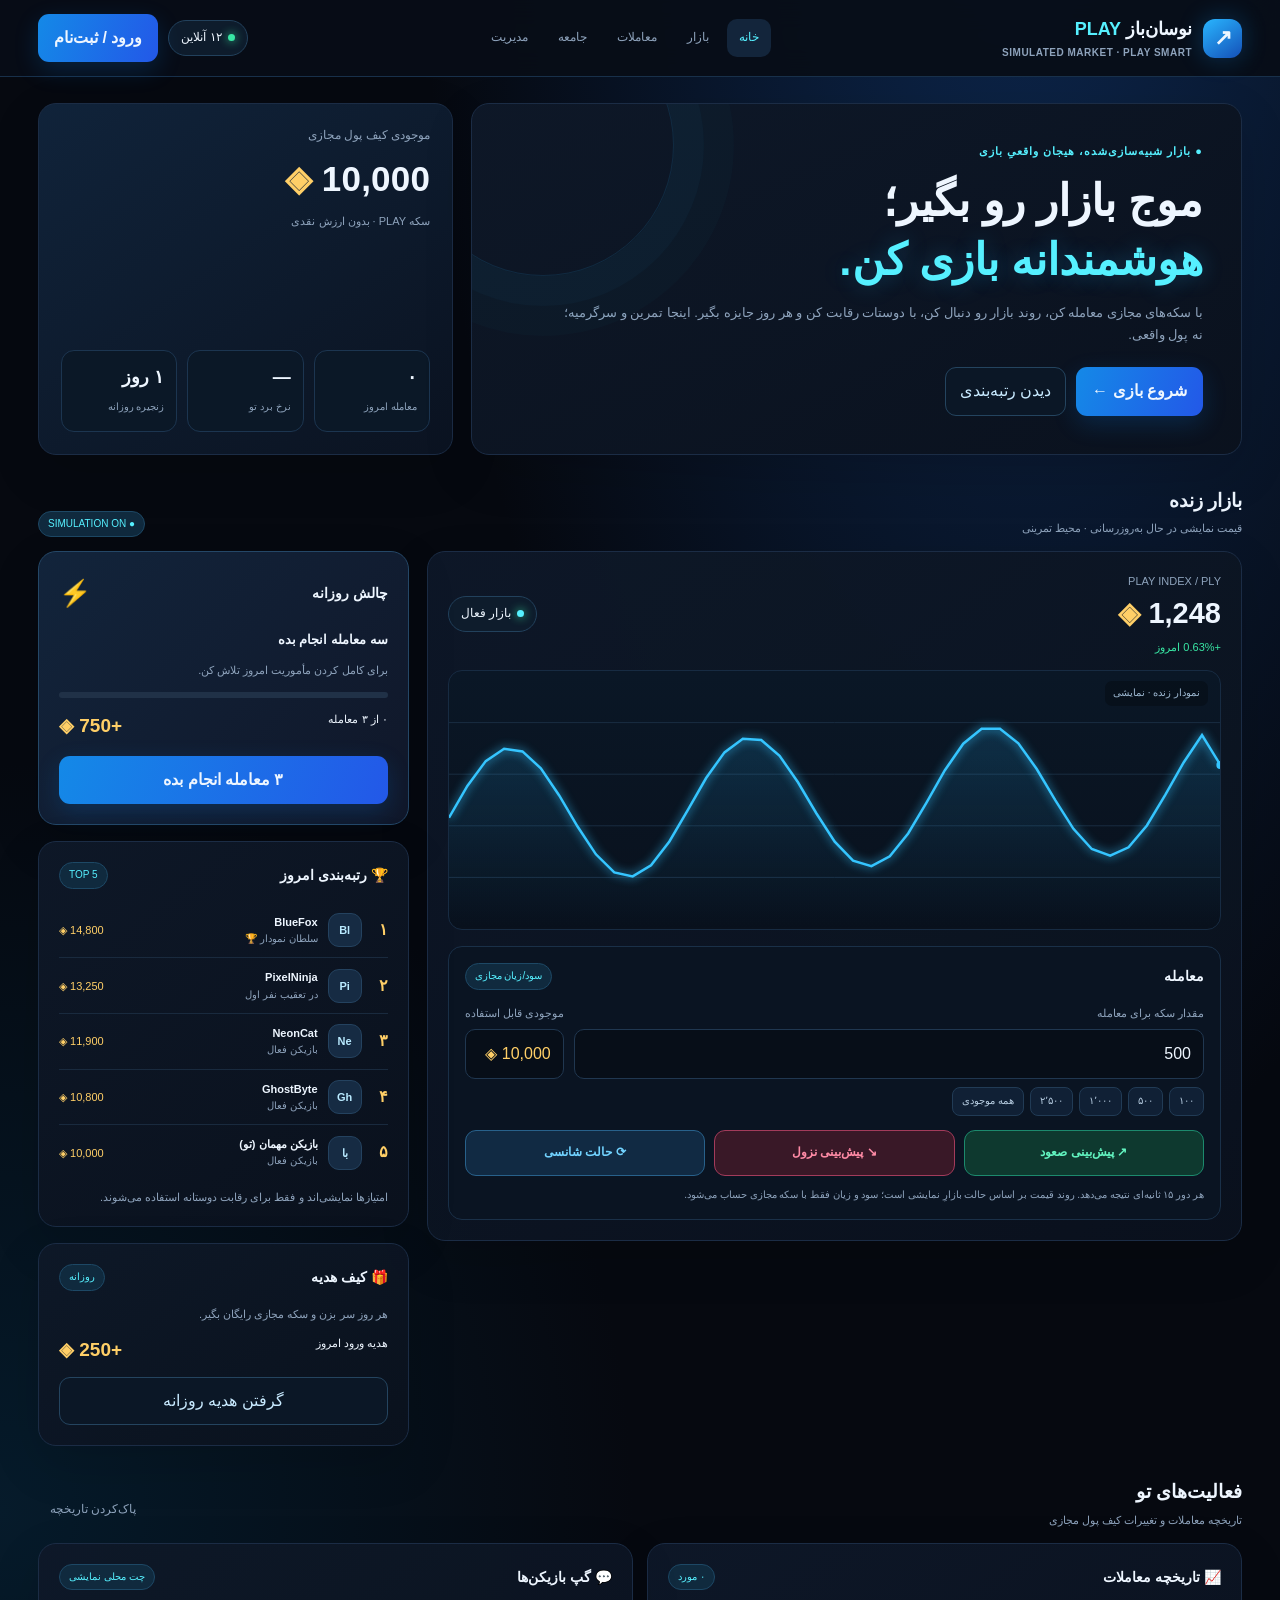
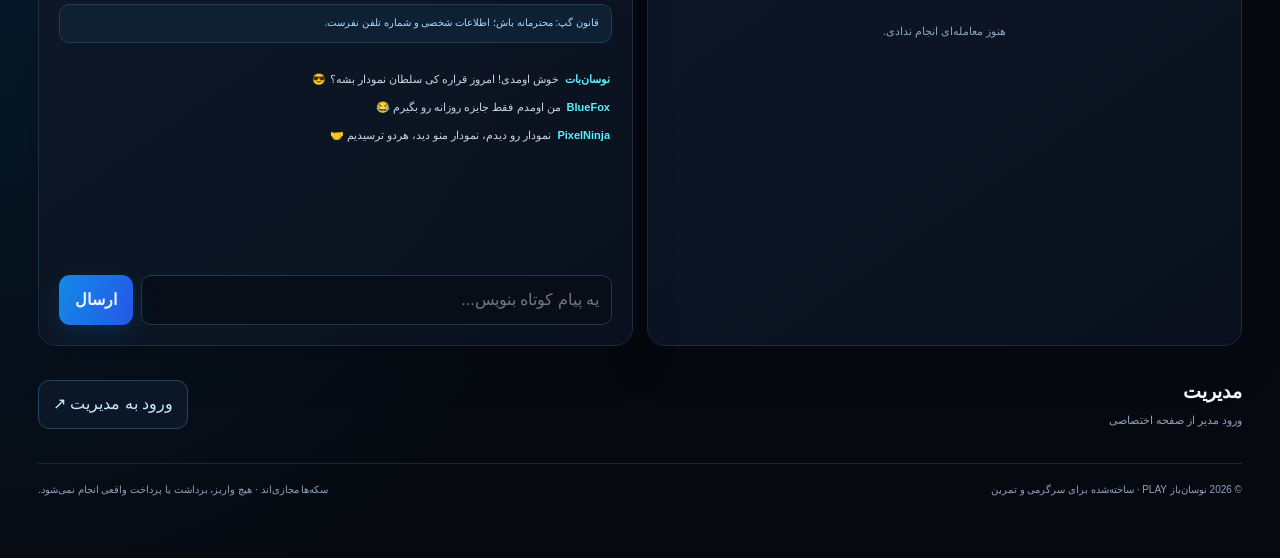
==== index.html @ ea30c9bf "Add files via upload" ====
<!doctype html>
<html lang="fa" dir="rtl">
<head>
<meta charset="utf-8"><meta name="viewport" content="width=device-width,initial-scale=1">
<title>نوسان‌باز PLAY | شبیه‌ساز بازار</title>
<link rel="stylesheet" href="style.css"></head>
<body><div class="app">
<header class="topbar"><div class="brand"><div class="brand-mark">↗</div><div>نوسان‌باز <span style="color:var(--cyan)">PLAY</span><small>SIMULATED MARKET · PLAY SMART</small></div></div><nav class="nav"><button class="active" data-scroll="home">خانه</button><button data-scroll="market">بازار</button><button data-scroll="history">معاملات</button><button data-scroll="community">جامعه</button><button data-scroll="admin">مدیریت</button></nav><div class="top-actions"><span class="pill"><span class="dot"></span><span id="onlineCount">۱۲</span> آنلاین</span><button class="primary" id="loginOpen">ورود / ثبت‌نام</button></div></header>
<main class="wrap">
<section class="hero section-anchor" id="home"><div class="hero-main"><div class="eyebrow">● بازار شبیه‌سازی‌شده، هیجان واقعیِ بازی</div><h1>موج بازار رو بگیر؛<br><span>هوشمندانه بازی کن.</span></h1><p class="sub">با سکه‌های مجازی معامله کن، روند بازار رو دنبال کن، با دوستات رقابت کن و هر روز جایزه بگیر. اینجا تمرین و سرگرمیه؛ نه پول واقعی.</p><div class="hero-cta"><button class="primary" data-scroll="market">شروع بازی <span>←</span></button><button class="outline" data-scroll="leaderboard">دیدن رتبه‌بندی</button></div></div><div class="hero-side"><div><div class="mini-title">موجودی کیف پول مجازی</div><div class="balance"><span id="balance">10,000</span> <span class="coin">◈</span></div><div class="tiny">سکه PLAY · بدون ارزش نقدی</div></div><div class="stats"><div class="stat"><b id="totalTrades">۰</b><span>معامله امروز</span></div><div class="stat"><b id="winRate">—</b><span>نرخ برد تو</span></div><div class="stat"><b id="dailyStreak">۱ روز</b><span>زنجیره روزانه</span></div></div></div></section>
<div class="section-head"><div><h2>بازار زنده</h2><p>قیمت نمایشی در حال به‌روزرسانی · محیط تمرینی</p></div><span class="tag">● SIMULATION ON</span></div>
<section class="layout section-anchor" id="market"><div class="card"><div class="market-top"><div><div class="market-symbol">PLAY INDEX / PLY</div><div class="price" id="marketPrice">1,248.60 <span class="coin">◈</span></div><div class="tiny" id="priceChange">+2.40% امروز</div></div><div class="pill"><span id="directionDot" class="dot"></span><span id="marketStatus">بازار فعال</span></div></div><div class="chart-wrap"><canvas id="chart" aria-label="نمودار قیمت شبیه‌سازی‌شده"></canvas><span class="chart-label">نمودار زنده · نمایشی</span></div><div class="trade-box"><div class="card-head"><h3>معامله</h3><span class="tag">سود/زیان مجازی</span></div><div class="amount-row"><div><label class="field-label" for="tradeAmount">مقدار سکه برای معامله</label><input class="input" id="tradeAmount" type="number" min="100" step="100" value="500" inputmode="numeric"></div><div><label class="field-label">موجودی قابل استفاده</label><div class="input" style="color:var(--gold)"><span id="available">10,000</span> ◈</div></div></div><div class="quick-amounts"><button data-amount="100">۱۰۰</button><button data-amount="500">۵۰۰</button><button data-amount="1000">۱٬۰۰۰</button><button data-amount="2500">۲٬۵۰۰</button><button data-amount="all">همه موجودی</button></div><div class="trade-actions"><button class="trade-btn buy" id="buyBtn">↗ پیش‌بینی صعود</button><button class="trade-btn sell" id="sellBtn">↘ پیش‌بینی نزول</button><button class="trade-btn random" id="randomBtn">⟳ حالت شانسی</button></div><div class="hint">هر دور ۱۵ ثانیه‌ای نتیجه می‌دهد. روند قیمت بر اساس حالت بازارِ نمایشی است؛ سود و زیان فقط با سکه مجازی حساب می‌شود.</div></div></div>
<aside class="side-stack"><div class="card challenge"><div class="card-head"><h3>چالش روزانه</h3><span class="challenge-icon">⚡</span></div><div style="font-size:13px;font-weight:800">سه معامله انجام بده</div><p class="tiny">برای کامل کردن مأموریت امروز تلاش کن.</p><div class="challenge-progress"><span id="challengeBar"></span></div><div class="challenge-row"><span id="challengeProgress">۰ از ۳ معامله</span><b class="coin-big">+750 ◈</b></div><button class="primary" id="claimChallenge" style="width:100%;margin-top:15px">دریافت جایزه</button></div>
<div class="card section-anchor" id="leaderboard"><div class="card-head"><h3>🏆 رتبه‌بندی امروز</h3><span class="tag">TOP 5</span></div><div id="leaderList"></div><div class="tiny" style="margin-top:8px">امتیازها نمایشی‌اند و فقط برای رقابت دوستانه استفاده می‌شوند.</div></div>
<div class="card"><div class="card-head"><h3>🎁 کیف هدیه</h3><span class="tag">روزانه</span></div><p class="tiny">هر روز سر بزن و سکه مجازی رایگان بگیر.</p><div class="challenge-row"><span>هدیه ورود امروز</span><b class="coin-big">+250 ◈</b></div><button class="outline" id="dailyGift" style="width:100%;margin-top:12px">گرفتن هدیه روزانه</button></div></aside></section>
<div class="section-head section-anchor" id="history"><div><h2>فعالیت‌های تو</h2><p>تاریخچه معاملات و تغییرات کیف پول مجازی</p></div><button class="ghost" id="clearHistory">پاک‌کردن تاریخچه</button></div>
<section class="history-grid"><div class="card"><div class="card-head"><h3>📈 تاریخچه معاملات</h3><span class="tag" id="historyCount">۰ مورد</span></div><div id="historyList"><div class="empty">هنوز معامله‌ای انجام ندادی.</div></div></div><div class="card section-anchor" id="community"><div class="card-head"><h3>💬 گپ بازیکن‌ها</h3><span class="tag">چت محلی نمایشی</span></div><div class="notice">قانون گپ: محترمانه باش؛ اطلاعات شخصی و شماره تلفن نفرست.</div><div class="chat-log" id="chatLog"><div class="chat-msg"><b>نوسان‌بات</b><p>خوش اومدی! امروز قراره کی سلطان نمودار بشه؟ 😎</p></div><div class="chat-msg"><b>BlueFox</b><p>من اومدم فقط جایزه روزانه رو بگیرم 😂</p></div><div class="chat-msg"><b>PixelNinja</b><p>نمودار رو دیدم، نمودار منو دید، هردو ترسیدیم 🤝</p></div></div><div class="chat-input"><input class="input" id="chatText" maxlength="180" placeholder="یه پیام کوتاه بنویس..."><button class="primary" id="sendChat">ارسال</button></div></div></section>
<div class="section-head"><div><h2>مدیریت</h2><p>ورود مدیر از صفحه اختصاصی</p></div><a class="outline" href="admin.html" style="text-decoration:none">ورود به مدیریت ↗</a></div>
<footer class="footer"><span>© 2026 نوسان‌باز PLAY · ساخته‌شده برای سرگرمی و تمرین</span><span>سکه‌ها مجازی‌اند · هیچ واریز، برداشت یا پرداخت واقعی انجام نمی‌شود.</span></footer>
</main></div><div class="toast-area" id="toastArea" aria-live="polite"></div>
<div class="modal-backdrop" id="authModal"><div class="modal"><h3 id="authTitle">به نوسان‌باز خوش اومدی 👋</h3><p>نام بازیکن خودت را وارد کن یا یک حساب محلی بساز.</p><label class="field-label" for="playerName">نام بازیکن</label><input class="input" id="playerName" maxlength="20" placeholder="مثلاً SadraPlay"><label class="field-label" for="playerPin">رمز عبور</label><input class="input" id="playerPin" type="password" maxlength="40" placeholder="برای ورود بعدی در همین مرورگر"><div class="modal-actions"><button class="primary" id="authSubmit" style="flex:1">ثبت‌نام / ورود</button><button class="outline" id="authClose">بستن</button></div><div class="tiny" style="margin-top:12px">اطلاعات حساب در همین مرورگر ذخیره می‌شود.</div></div></div>
<script src="app.js" defer></script></body></html>
---- style.css ----
:root{color-scheme:dark;--bg:#060910;--panel:#0d1422;--panel2:#101b2d;--line:#1b2c45;--blue:#29b6ff;--cyan:#56f0ff;--green:#38e6a4;--red:#ff5e7e;--text:#eef6ff;--muted:#8ea3bc;--gold:#ffcf67;--radius:18px}*{box-sizing:border-box}html{scroll-behavior:smooth}body{margin:0;background:var(--bg);color:var(--text);font-family:Tahoma,"Segoe UI",Arial,sans-serif;line-height:1.65;background-image:radial-gradient(ellipse at 80% -10%,#0d2850 0,transparent 42%),radial-gradient(ellipse at 0% 70%,#061b2b 0,transparent 35%)}button,input,select{font:inherit}button{cursor:pointer;border:0;color:inherit}button:focus-visible,input:focus-visible,select:focus-visible{outline:2px solid var(--cyan);outline-offset:2px}.app{min-height:100vh;width:100%;background:transparent}.topbar{position:sticky;top:0;z-index:10;display:flex;align-items:center;justify-content:space-between;gap:18px;padding:14px clamp(14px,3vw,38px);background:#080d17ed;border-bottom:1px solid #18304a;backdrop-filter:blur(14px)}.brand{display:flex;align-items:center;gap:11px;font-weight:900;font-size:18px;white-space:nowrap}.brand-mark{width:39px;height:39px;border-radius:12px;display:grid;place-items:center;background:linear-gradient(145deg,var(--blue),#1450b8);box-shadow:0 0 25px #149fff44;font-size:22px}.brand small{display:block;color:var(--muted);font-size:10px;font-weight:600;letter-spacing:.5px}.nav{display:flex;gap:6px;align-items:center;flex-wrap:wrap}.nav button,.ghost{background:transparent;color:var(--muted);padding:9px 12px;border-radius:10px;font-size:12px}.nav button:hover,.nav button.active{background:#13253b;color:var(--cyan)}.top-actions{display:flex;align-items:center;gap:10px}.pill{border:1px solid #22415c;background:#0e1c2c;border-radius:100px;padding:7px 12px;font-size:12px;white-space:nowrap}.dot{display:inline-block;width:7px;height:7px;border-radius:50%;background:var(--green);box-shadow:0 0 10px var(--green);margin-left:6px}.primary{background:linear-gradient(110deg,#1489e7,#2358e8);padding:11px 16px;border-radius:11px;font-weight:800;box-shadow:0 8px 25px #087be533}.primary:hover{filter:brightness(1.12)}.outline{background:#0b1726;border:1px solid #24445f;color:#c8eaff;padding:10px 14px;border-radius:11px}.danger{background:#321522;border:1px solid #6c263d;color:#ff9cb0;padding:10px 14px;border-radius:11px}.wrap{max-width:1440px;margin:auto;padding:26px clamp(14px,3vw,38px) 60px}.hero{display:grid;grid-template-columns:1.3fr .7fr;gap:18px;margin-bottom:20px}.hero-main,.hero-side,.card{background:linear-gradient(145deg,#0e1828f5,#0a111df5);border:1px solid var(--line);border-radius:var(--radius);box-shadow:0 18px 50px #0002}.hero-main{padding:clamp(22px,4vw,38px);position:relative;overflow:hidden}.hero-main:after{content:"";position:absolute;left:-60px;top:-90px;width:260px;height:260px;border:1px solid #29b6ff20;border-radius:50%;box-shadow:0 0 0 30px #29b6ff08,0 0 0 60px #29b6ff05;pointer-events:none}.eyebrow{font-size:11px;color:var(--cyan);letter-spacing:1px;font-weight:800}.hero h1{font-size:clamp(26px,4vw,44px);line-height:1.35;margin:10px 0 12px;max-width:720px}.hero h1 span{color:var(--cyan);text-shadow:0 0 22px #29b6ff45}.sub{color:var(--muted);max-width:650px;font-size:13px}.hero-cta{display:flex;gap:10px;flex-wrap:wrap;margin-top:22px}.hero-side{padding:22px;display:flex;flex-direction:column;justify-content:space-between;gap:24px;background:linear-gradient(145deg,#10233a,#0b1321)}.mini-title{font-size:12px;color:var(--muted)}.balance{font-size:clamp(25px,3vw,35px);font-weight:900;letter-spacing:.2px;margin:4px 0}.coin{color:var(--gold)}.tiny{font-size:11px;color:var(--muted)}.stats{display:grid;grid-template-columns:repeat(3,1fr);gap:10px}.stat{border:1px solid #1c3550;background:#0b1827;border-radius:13px;padding:12px}.stat b{display:block;font-size:18px}.stat span{font-size:10px;color:var(--muted)}.section-head{display:flex;align-items:end;justify-content:space-between;gap:12px;margin:30px 0 14px}.section-head h2{margin:0;font-size:19px}.section-head p{margin:3px 0 0;color:var(--muted);font-size:11px}.layout{display:grid;grid-template-columns:minmax(0,1.65fr) minmax(290px,.75fr);gap:18px;align-items:start}.card{padding:20px;min-width:0}.card-head{display:flex;justify-content:space-between;align-items:center;gap:10px;margin-bottom:14px}.card-head h3{font-size:14px;margin:0}.tag{font-size:10px;border-radius:100px;padding:4px 9px;background:#102a3e;color:var(--cyan);border:1px solid #1d4865}.market-top{display:flex;justify-content:space-between;align-items:center;gap:12px;flex-wrap:wrap}.price{font-size:29px;font-weight:900}.up{color:var(--green)}.down{color:var(--red)}.market-symbol{font-size:11px;color:var(--muted)}.chart-wrap{position:relative;margin-top:14px;height:260px;border:1px solid #172b42;border-radius:14px;overflow:hidden;background:linear-gradient(180deg,#0a1726,#09111d)}canvas{width:100%;height:100%;display:block}.chart-label{position:absolute;top:10px;right:12px;font-size:10px;color:#9db8d1;background:#07101acc;padding:4px 8px;border-radius:7px}.trade-box{margin-top:16px;padding:16px;border:1px solid #1a3048;border-radius:14px;background:#0a1422}.field-label{display:block;color:var(--muted);font-size:11px;margin-bottom:7px}.input{width:100%;background:#070e18;border:1px solid #203750;border-radius:10px;color:var(--text);padding:11px 12px;min-width:0}.amount-row{display:grid;grid-template-columns:1fr auto;gap:10px}.quick-amounts{display:flex;gap:6px;margin-top:8px;flex-wrap:wrap}.quick-amounts button{background:#102035;border:1px solid #213b55;color:#b7cde1;border-radius:8px;padding:5px 9px;font-size:10px}.trade-actions{display:grid;grid-template-columns:1fr 1fr 1fr;gap:9px;margin-top:14px}.trade-btn{padding:12px 8px;border-radius:11px;font-size:12px;font-weight:900}.buy{background:#0e392f;border:1px solid #1c8a6d;color:#62f4c0}.sell{background:#391827;border:1px solid #a33b5b;color:#ff8ba6}.random{background:#112a43;border:1px solid #28618b;color:#72d3ff}.hint{font-size:10px;color:var(--muted);margin-top:11px}.side-stack{display:grid;gap:16px}.challenge{background:linear-gradient(135deg,#12243b,#101729);border-color:#244767}.challenge-icon{font-size:26px}.challenge-progress{height:6px;border-radius:10px;background:#203147;overflow:hidden;margin:12px 0}.challenge-progress span{display:block;height:100%;width:65%;background:linear-gradient(90deg,var(--blue),var(--cyan));border-radius:10px}.challenge-row{display:flex;justify-content:space-between;gap:10px;font-size:11px}.leader-row,.history-row,.player-row{display:flex;align-items:center;gap:10px;padding:10px 0;border-bottom:1px solid #192a3e}.leader-row:last-child,.history-row:last-child,.player-row:last-child{border-bottom:0}.avatar{width:34px;height:34px;flex:0 0 34px;border-radius:11px;display:grid;place-items:center;background:#162b43;border:1px solid #24425f;font-weight:900;color:#b9eaff;font-size:11px}.grow{flex:1;min-width:0}.grow b{display:block;font-size:11px;overflow:hidden;text-overflow:ellipsis;white-space:nowrap}.grow span{display:block;color:var(--muted);font-size:10px}.right{text-align:left;font-size:11px;white-space:nowrap}.rank{font-weight:900;color:var(--gold);width:16px}.tabs{display:flex;gap:7px;flex-wrap:wrap;margin-bottom:12px}.tabs button{background:#0b1624;border:1px solid #1b3048;border-radius:9px;padding:8px 12px;font-size:11px;color:var(--muted)}.tabs button.active{background:#12334d;color:var(--cyan);border-color:#24628a}.history-grid{display:grid;grid-template-columns:1fr 1fr;gap:14px}.chat-log{height:210px;overflow:auto;padding:5px 2px}.chat-msg{margin:10px 0;font-size:11px}.chat-msg b{color:var(--cyan);margin-left:6px}.chat-msg p{display:inline;margin:0;color:#c7d6e6}.chat-input{display:flex;gap:8px;margin-top:10px}.chat-input input{flex:1;min-width:0}.notice{padding:10px 12px;border-radius:10px;background:#0e2032;border:1px solid #1f3c58;color:#a9d9ff;font-size:10px;margin-bottom:12px}.admin-grid{display:grid;grid-template-columns:1fr 1fr;gap:14px}.admin-control{background:#0a1422;border:1px solid #1b3048;border-radius:13px;padding:14px}.admin-control h4{font-size:12px;margin:0 0 12px}.direction-options{display:grid;grid-template-columns:repeat(3,1fr);gap:7px}.direction-options button{padding:10px 5px;border-radius:9px;background:#111f30;border:1px solid #263a50;font-size:11px}.direction-options button.active{border-color:var(--cyan);color:var(--cyan);background:#0d2b40}.admin-actions{display:flex;gap:8px;flex-wrap:wrap;margin-top:12px}.table-wrap{overflow:auto}table{width:100%;border-collapse:collapse;min-width:480px;font-size:11px}th,td{text-align:right;padding:12px 9px;border-bottom:1px solid #1a2b3f}th{color:var(--muted);font-weight:600}.online{color:var(--green)}.footer{margin-top:34px;padding-top:18px;border-top:1px solid #18283a;color:var(--muted);font-size:10px;display:flex;justify-content:space-between;gap:12px;flex-wrap:wrap}.toast-area{position:fixed;left:16px;bottom:16px;z-index:40;display:grid;gap:9px;width:min(350px,calc(100vw - 32px))}.toast{background:#101e30;border:1px solid #2c5678;box-shadow:0 12px 40px #0008;border-radius:13px;padding:13px 15px;font-size:12px;animation:slide .2s ease}.toast b{display:block;color:var(--cyan);margin-bottom:3px}.toast.success{border-color:#258568}.toast.warn{border-color:#a94b66}@keyframes slide{from{opacity:0;transform:translateY(8px)}to{opacity:1;transform:none}}.modal-backdrop{position:fixed;inset:0;background:#02050bd9;display:none;align-items:center;justify-content:center;z-index:30;padding:18px}.modal-backdrop.show{display:flex}.modal{width:min(440px,100%);background:#0c1727;border:1px solid #24435e;border-radius:18px;padding:24px;box-shadow:0 25px 100px #000b}.modal h3{margin:0 0 5px}.modal p{color:var(--muted);font-size:12px;margin:0 0 18px}.modal .input{margin-bottom:11px}.modal-actions{display:flex;gap:8px;margin-top:10px}.hidden{display:none!important}.section-anchor{scroll-margin-top:90px}.muted{color:var(--muted)}.coin-big{font-size:19px;color:var(--gold);font-weight:900}.empty{font-size:11px;color:var(--muted);padding:18px 0;text-align:center}
@media(max-width:950px){.hero{grid-template-columns:1fr}.hero-side{gap:15px}.layout{grid-template-columns:1fr}.side-stack{grid-template-columns:repeat(2,minmax(0,1fr))}.side-stack .card:last-child{grid-column:span 2}.nav{display:none}.history-grid{grid-template-columns:1fr 1fr}}
@media(max-width:600px){.topbar{padding:10px 12px}.brand{font-size:14px}.brand-mark{width:34px;height:34px}.top-actions .pill{display:none}.wrap{padding:16px 12px 36px}.hero-main{padding:22px 18px}.hero-side{padding:17px}.stats{gap:7px}.stat{padding:10px}.stat b{font-size:15px}.card{padding:15px}.chart-wrap{height:220px}.trade-actions{grid-template-columns:1fr 1fr}.trade-actions .random{grid-column:span 2}.side-stack{grid-template-columns:1fr}.side-stack .card:last-child{grid-column:auto}.history-grid,.admin-grid{grid-template-columns:1fr}.section-head{margin-top:24px}.price{font-size:24px}.amount-row{grid-template-columns:1fr}.top-actions .primary{padding:9px 11px;font-size:11px}}
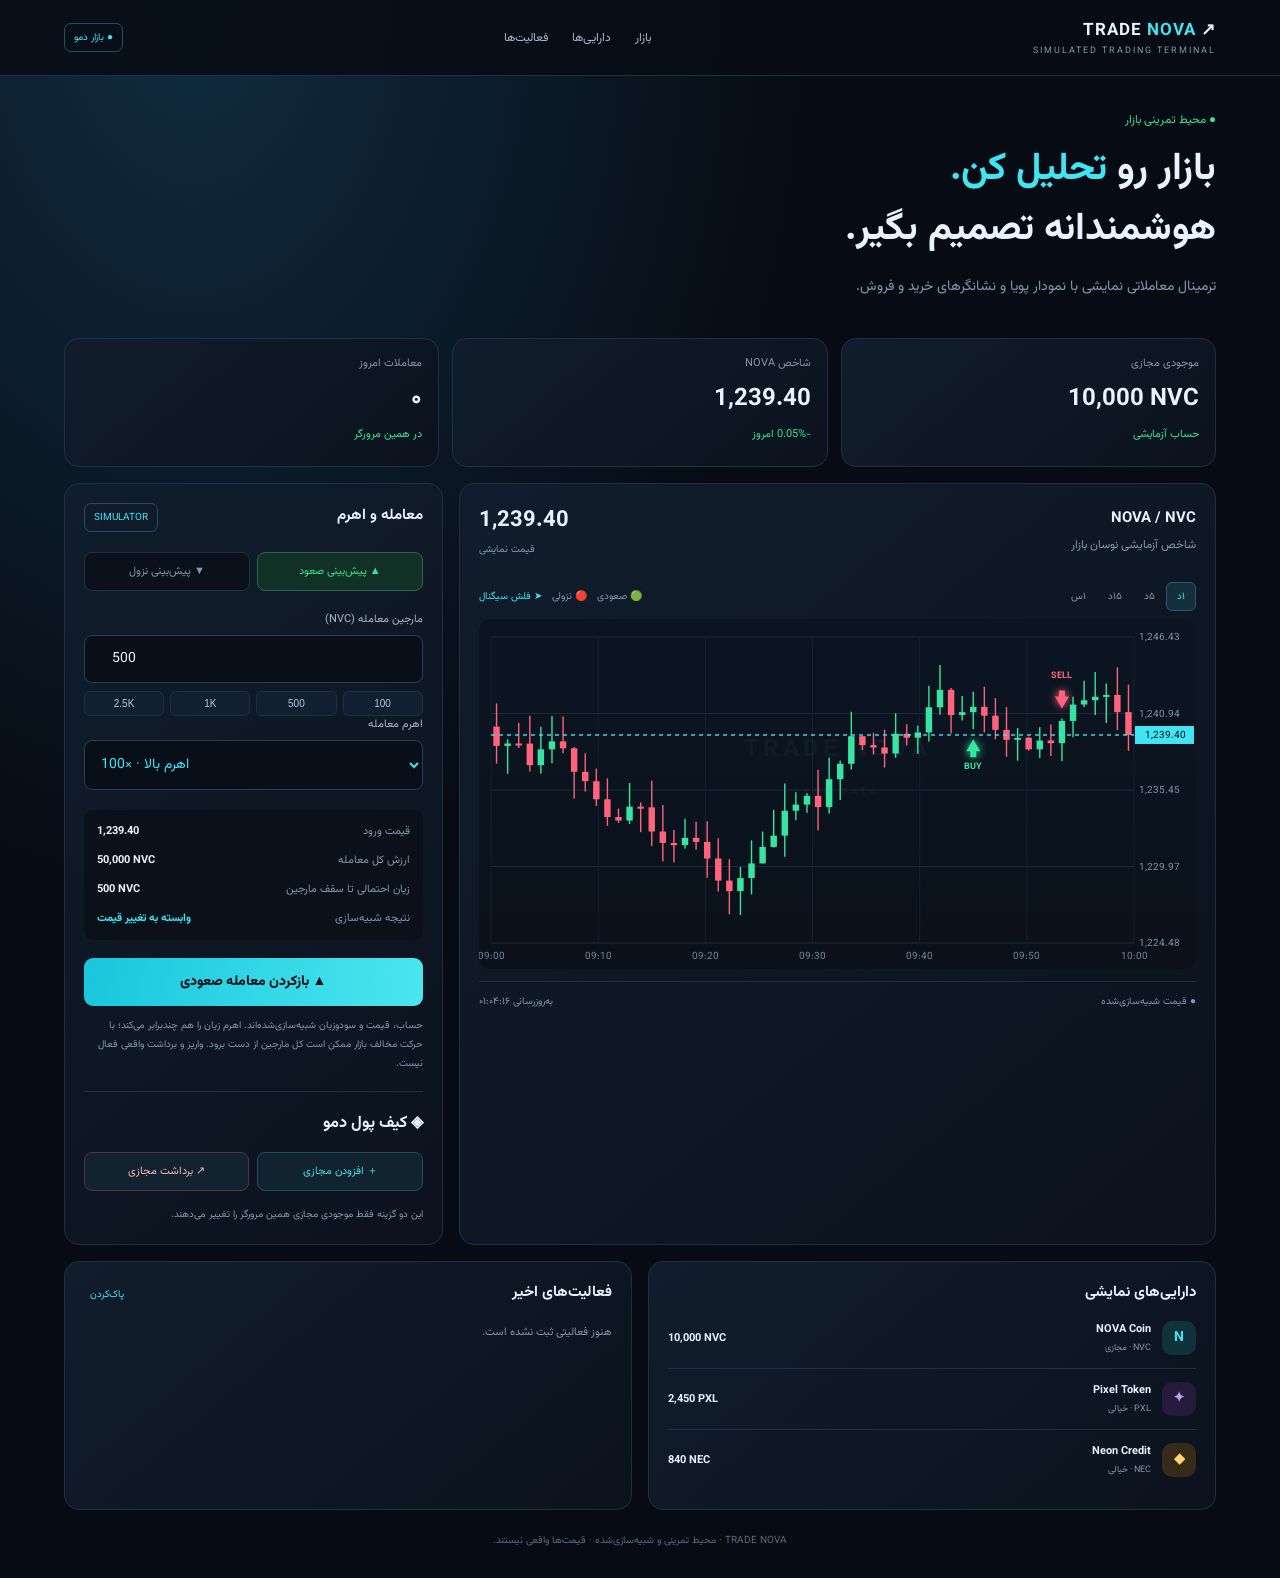
==== commit 23b528da: "Add files via upload" ====
--- a/index.html
+++ b/index.html
@@ -1,22 +1,8 @@
-<!doctype html>
-<html lang="fa" dir="rtl">
-<head>
-<meta charset="utf-8"><meta name="viewport" content="width=device-width,initial-scale=1">
-<title>نوسان‌باز PLAY | شبیه‌ساز بازار</title>
-<link rel="stylesheet" href="style.css"></head>
-<body><div class="app">
-<header class="topbar"><div class="brand"><div class="brand-mark">↗</div><div>نوسان‌باز <span style="color:var(--cyan)">PLAY</span><small>SIMULATED MARKET · PLAY SMART</small></div></div><nav class="nav"><button class="active" data-scroll="home">خانه</button><button data-scroll="market">بازار</button><button data-scroll="history">معاملات</button><button data-scroll="community">جامعه</button><button data-scroll="admin">مدیریت</button></nav><div class="top-actions"><span class="pill"><span class="dot"></span><span id="onlineCount">۱۲</span> آنلاین</span><button class="primary" id="loginOpen">ورود / ثبت‌نام</button></div></header>
-<main class="wrap">
-<section class="hero section-anchor" id="home"><div class="hero-main"><div class="eyebrow">● بازار شبیه‌سازی‌شده، هیجان واقعیِ بازی</div><h1>موج بازار رو بگیر؛<br><span>هوشمندانه بازی کن.</span></h1><p class="sub">با سکه‌های مجازی معامله کن، روند بازار رو دنبال کن، با دوستات رقابت کن و هر روز جایزه بگیر. اینجا تمرین و سرگرمیه؛ نه پول واقعی.</p><div class="hero-cta"><button class="primary" data-scroll="market">شروع بازی <span>←</span></button><button class="outline" data-scroll="leaderboard">دیدن رتبه‌بندی</button></div></div><div class="hero-side"><div><div class="mini-title">موجودی کیف پول مجازی</div><div class="balance"><span id="balance">10,000</span> <span class="coin">◈</span></div><div class="tiny">سکه PLAY · بدون ارزش نقدی</div></div><div class="stats"><div class="stat"><b id="totalTrades">۰</b><span>معامله امروز</span></div><div class="stat"><b id="winRate">—</b><span>نرخ برد تو</span></div><div class="stat"><b id="dailyStreak">۱ روز</b><span>زنجیره روزانه</span></div></div></div></section>
-<div class="section-head"><div><h2>بازار زنده</h2><p>قیمت نمایشی در حال به‌روزرسانی · محیط تمرینی</p></div><span class="tag">● SIMULATION ON</span></div>
-<section class="layout section-anchor" id="market"><div class="card"><div class="market-top"><div><div class="market-symbol">PLAY INDEX / PLY</div><div class="price" id="marketPrice">1,248.60 <span class="coin">◈</span></div><div class="tiny" id="priceChange">+2.40% امروز</div></div><div class="pill"><span id="directionDot" class="dot"></span><span id="marketStatus">بازار فعال</span></div></div><div class="chart-wrap"><canvas id="chart" aria-label="نمودار قیمت شبیه‌سازی‌شده"></canvas><span class="chart-label">نمودار زنده · نمایشی</span></div><div class="trade-box"><div class="card-head"><h3>معامله</h3><span class="tag">سود/زیان مجازی</span></div><div class="amount-row"><div><label class="field-label" for="tradeAmount">مقدار سکه برای معامله</label><input class="input" id="tradeAmount" type="number" min="100" step="100" value="500" inputmode="numeric"></div><div><label class="field-label">موجودی قابل استفاده</label><div class="input" style="color:var(--gold)"><span id="available">10,000</span> ◈</div></div></div><div class="quick-amounts"><button data-amount="100">۱۰۰</button><button data-amount="500">۵۰۰</button><button data-amount="1000">۱٬۰۰۰</button><button data-amount="2500">۲٬۵۰۰</button><button data-amount="all">همه موجودی</button></div><div class="trade-actions"><button class="trade-btn buy" id="buyBtn">↗ پیش‌بینی صعود</button><button class="trade-btn sell" id="sellBtn">↘ پیش‌بینی نزول</button><button class="trade-btn random" id="randomBtn">⟳ حالت شانسی</button></div><div class="hint">هر دور ۱۵ ثانیه‌ای نتیجه می‌دهد. روند قیمت بر اساس حالت بازارِ نمایشی است؛ سود و زیان فقط با سکه مجازی حساب می‌شود.</div></div></div>
-<aside class="side-stack"><div class="card challenge"><div class="card-head"><h3>چالش روزانه</h3><span class="challenge-icon">⚡</span></div><div style="font-size:13px;font-weight:800">سه معامله انجام بده</div><p class="tiny">برای کامل کردن مأموریت امروز تلاش کن.</p><div class="challenge-progress"><span id="challengeBar"></span></div><div class="challenge-row"><span id="challengeProgress">۰ از ۳ معامله</span><b class="coin-big">+750 ◈</b></div><button class="primary" id="claimChallenge" style="width:100%;margin-top:15px">دریافت جایزه</button></div>
-<div class="card section-anchor" id="leaderboard"><div class="card-head"><h3>🏆 رتبه‌بندی امروز</h3><span class="tag">TOP 5</span></div><div id="leaderList"></div><div class="tiny" style="margin-top:8px">امتیازها نمایشی‌اند و فقط برای رقابت دوستانه استفاده می‌شوند.</div></div>
-<div class="card"><div class="card-head"><h3>🎁 کیف هدیه</h3><span class="tag">روزانه</span></div><p class="tiny">هر روز سر بزن و سکه مجازی رایگان بگیر.</p><div class="challenge-row"><span>هدیه ورود امروز</span><b class="coin-big">+250 ◈</b></div><button class="outline" id="dailyGift" style="width:100%;margin-top:12px">گرفتن هدیه روزانه</button></div></aside></section>
-<div class="section-head section-anchor" id="history"><div><h2>فعالیت‌های تو</h2><p>تاریخچه معاملات و تغییرات کیف پول مجازی</p></div><button class="ghost" id="clearHistory">پاک‌کردن تاریخچه</button></div>
-<section class="history-grid"><div class="card"><div class="card-head"><h3>📈 تاریخچه معاملات</h3><span class="tag" id="historyCount">۰ مورد</span></div><div id="historyList"><div class="empty">هنوز معامله‌ای انجام ندادی.</div></div></div><div class="card section-anchor" id="community"><div class="card-head"><h3>💬 گپ بازیکن‌ها</h3><span class="tag">چت محلی نمایشی</span></div><div class="notice">قانون گپ: محترمانه باش؛ اطلاعات شخصی و شماره تلفن نفرست.</div><div class="chat-log" id="chatLog"><div class="chat-msg"><b>نوسان‌بات</b><p>خوش اومدی! امروز قراره کی سلطان نمودار بشه؟ 😎</p></div><div class="chat-msg"><b>BlueFox</b><p>من اومدم فقط جایزه روزانه رو بگیرم 😂</p></div><div class="chat-msg"><b>PixelNinja</b><p>نمودار رو دیدم، نمودار منو دید، هردو ترسیدیم 🤝</p></div></div><div class="chat-input"><input class="input" id="chatText" maxlength="180" placeholder="یه پیام کوتاه بنویس..."><button class="primary" id="sendChat">ارسال</button></div></div></section>
-<div class="section-head"><div><h2>مدیریت</h2><p>ورود مدیر از صفحه اختصاصی</p></div><a class="outline" href="admin.html" style="text-decoration:none">ورود به مدیریت ↗</a></div>
-<footer class="footer"><span>© 2026 نوسان‌باز PLAY · ساخته‌شده برای سرگرمی و تمرین</span><span>سکه‌ها مجازی‌اند · هیچ واریز، برداشت یا پرداخت واقعی انجام نمی‌شود.</span></footer>
-</main></div><div class="toast-area" id="toastArea" aria-live="polite"></div>
-<div class="modal-backdrop" id="authModal"><div class="modal"><h3 id="authTitle">به نوسان‌باز خوش اومدی 👋</h3><p>نام بازیکن خودت را وارد کن یا یک حساب محلی بساز.</p><label class="field-label" for="playerName">نام بازیکن</label><input class="input" id="playerName" maxlength="20" placeholder="مثلاً SadraPlay"><label class="field-label" for="playerPin">رمز عبور</label><input class="input" id="playerPin" type="password" maxlength="40" placeholder="برای ورود بعدی در همین مرورگر"><div class="modal-actions"><button class="primary" id="authSubmit" style="flex:1">ثبت‌نام / ورود</button><button class="outline" id="authClose">بستن</button></div><div class="tiny" style="margin-top:12px">اطلاعات حساب در همین مرورگر ذخیره می‌شود.</div></div></div>
-<script src="app.js" defer></script></body></html>
+<!doctype html><html lang="fa" dir="rtl"><head><meta charset="utf-8"><meta name="viewport" content="width=device-width,initial-scale=1"><title>TRADE NOVA | Trading Terminal</title><link rel="stylesheet" href="style.css"></head><body>
+<header><div class="brand"><b>↗ TRADE <i>NOVA</i></b><small>SIMULATED TRADING TERMINAL</small></div><nav><a href="#market">بازار</a><a href="#wallet">دارایی‌ها</a><a href="#activity">فعالیت‌ها</a></nav><span class="pill">● بازار دمو</span></header>
+<main><section class="hero"><small>● محیط تمرینی بازار</small><h1>بازار رو <em>تحلیل کن.</em><br>هوشمندانه تصمیم بگیر.</h1><p>ترمینال معاملاتی نمایشی با نمودار پویا و نشانگرهای خرید و فروش.</p></section>
+<section class="stats"><article><small>موجودی مجازی</small><b id="balance">10,000 NVC</b><label>حساب آزمایشی</label></article><article><small>شاخص NOVA</small><b id="statPrice">1,248.60</b><label id="change">+2.34% امروز</label></article><article><small>معاملات امروز</small><b id="trades">۰</b><label>در همین مرورگر</label></article></section>
+<div class="columns" id="market"><section class="panel chartpanel"><div class="heading"><div><h2>NOVA / NVC</h2><small>شاخص آزمایشی نوسان بازار</small></div><div class="price"><b id="price">1,248.60</b><small>قیمت نمایشی</small></div></div><div class="tools"><div><button class="tf active" data-range="1">۱د</button><button class="tf" data-range="5">۵د</button><button class="tf" data-range="15">۱۵د</button><button class="tf" data-range="60">۱س</button></div><span>🟢 صعودی　🔴 نزولی　<span class="cyan">➤ فلش سیگنال</span></span></div><div class="canvasbox"><canvas id="chart"></canvas><div class="watermark">TRADE NOVA<br><small>DEMO DATA</small></div></div><div class="foot"><span>● قیمت شبیه‌سازی‌شده</span><span id="updated">در حال به‌روزرسانی</span></div></section>
+<aside class="panel"><div class="heading"><h2>معامله و اهرم</h2><span class="pill">SIMULATOR</span></div><div class="switch"><button id="buy" class="selected">▲ پیش‌بینی صعود</button><button id="sell">▼ پیش‌بینی نزول</button></div><label for="amount">مارجین معامله (NVC)</label><input id="amount" type="number" min="10" value="500" step="10"><div class="quick"><button data-amount="100">100</button><button data-amount="500">500</button><button data-amount="1000">1K</button><button data-amount="2500">2.5K</button></div><label for="leverage">اهرم معامله</label><select id="leverage" class="leverage"><option value="1">1× · بدون اهرم</option><option value="5">5×</option><option value="10">10×</option><option value="25">25×</option><option value="50">50×</option><option value="100" selected>100× · اهرم بالا</option></select><div class="summary"><span>قیمت ورود</span><b id="summaryPrice">1,248.60</b><span>ارزش کل معامله</span><b id="exposure">50,000 NVC</b><span>زیان احتمالی تا سقف مارجین</span><b id="risk">500 NVC</b><span>نتیجه شبیه‌سازی</span><b id="pnlPreview">—</b></div><button id="trade" class="action">▲ بازکردن معامله صعودی</button><p class="note">حساب، قیمت و سودوزیان شبیه‌سازی‌شده‌اند. اهرم زیان را هم چندبرابر می‌کند؛ با حرکت مخالف بازار ممکن است کل مارجین از دست برود. واریز و برداشت واقعی فعال نیست.</p><hr><div id="wallet"><h3>◈ کیف پول دمو</h3><div class="walletbuttons"><button id="deposit">＋ افزودن مجازی</button><button id="withdraw">↗ برداشت مجازی</button></div><small class="note">این دو گزینه فقط موجودی مجازی همین مرورگر را تغییر می‌دهند.</small></div></aside></div>
+<div class="bottom"><section class="panel"><h2>دارایی‌های نمایشی</h2><div class="asset"><b class="coin">N</b><span><b>NOVA Coin</b><small>NVC · مجازی</small></span><strong id="holding">10,000 NVC</strong></div><div class="asset"><b class="coin purple">✦</b><span><b>Pixel Token</b><small>PXL · خیالی</small></span><strong>2,450 PXL</strong></div><div class="asset"><b class="coin gold">◆</b><span><b>Neon Credit</b><small>NEC · خیالی</small></span><strong>840 NEC</strong></div></section><section class="panel" id="activity"><div class="heading"><h2>فعالیت‌های اخیر</h2><button id="clear" class="link">پاک‌کردن</button></div><div id="log" class="log">هنوز فعالیتی ثبت نشده است.</div></section></div><footer>TRADE NOVA · محیط تمرینی و شبیه‌سازی‌شده · قیمت‌ها واقعی نیستند.</footer></main><div id="toast"></div>
+<script src="app.js"></script></body></html>
--- a/style.css
+++ b/style.css
@@ -1,5 +1,2 @@
-
-:root{color-scheme:dark;--bg:#060910;--panel:#0d1422;--panel2:#101b2d;--line:#1b2c45;--blue:#29b6ff;--cyan:#56f0ff;--green:#38e6a4;--red:#ff5e7e;--text:#eef6ff;--muted:#8ea3bc;--gold:#ffcf67;--radius:18px}*{box-sizing:border-box}html{scroll-behavior:smooth}body{margin:0;background:var(--bg);color:var(--text);font-family:Tahoma,"Segoe UI",Arial,sans-serif;line-height:1.65;background-image:radial-gradient(ellipse at 80% -10%,#0d2850 0,transparent 42%),radial-gradient(ellipse at 0% 70%,#061b2b 0,transparent 35%)}button,input,select{font:inherit}button{cursor:pointer;border:0;color:inherit}button:focus-visible,input:focus-visible,select:focus-visible{outline:2px solid var(--cyan);outline-offset:2px}.app{min-height:100vh;width:100%;background:transparent}.topbar{position:sticky;top:0;z-index:10;display:flex;align-items:center;justify-content:space-between;gap:18px;padding:14px clamp(14px,3vw,38px);background:#080d17ed;border-bottom:1px solid #18304a;backdrop-filter:blur(14px)}.brand{display:flex;align-items:center;gap:11px;font-weight:900;font-size:18px;white-space:nowrap}.brand-mark{width:39px;height:39px;border-radius:12px;display:grid;place-items:center;background:linear-gradient(145deg,var(--blue),#1450b8);box-shadow:0 0 25px #149fff44;font-size:22px}.brand small{display:block;color:var(--muted);font-size:10px;font-weight:600;letter-spacing:.5px}.nav{display:flex;gap:6px;align-items:center;flex-wrap:wrap}.nav button,.ghost{background:transparent;color:var(--muted);padding:9px 12px;border-radius:10px;font-size:12px}.nav button:hover,.nav button.active{background:#13253b;color:var(--cyan)}.top-actions{display:flex;align-items:center;gap:10px}.pill{border:1px solid #22415c;background:#0e1c2c;border-radius:100px;padding:7px 12px;font-size:12px;white-space:nowrap}.dot{display:inline-block;width:7px;height:7px;border-radius:50%;background:var(--green);box-shadow:0 0 10px var(--green);margin-left:6px}.primary{background:linear-gradient(110deg,#1489e7,#2358e8);padding:11px 16px;border-radius:11px;font-weight:800;box-shadow:0 8px 25px #087be533}.primary:hover{filter:brightness(1.12)}.outline{background:#0b1726;border:1px solid #24445f;color:#c8eaff;padding:10px 14px;border-radius:11px}.danger{background:#321522;border:1px solid #6c263d;color:#ff9cb0;padding:10px 14px;border-radius:11px}.wrap{max-width:1440px;margin:auto;padding:26px clamp(14px,3vw,38px) 60px}.hero{display:grid;grid-template-columns:1.3fr .7fr;gap:18px;margin-bottom:20px}.hero-main,.hero-side,.card{background:linear-gradient(145deg,#0e1828f5,#0a111df5);border:1px solid var(--line);border-radius:var(--radius);box-shadow:0 18px 50px #0002}.hero-main{padding:clamp(22px,4vw,38px);position:relative;overflow:hidden}.hero-main:after{content:"";position:absolute;left:-60px;top:-90px;width:260px;height:260px;border:1px solid #29b6ff20;border-radius:50%;box-shadow:0 0 0 30px #29b6ff08,0 0 0 60px #29b6ff05;pointer-events:none}.eyebrow{font-size:11px;color:var(--cyan);letter-spacing:1px;font-weight:800}.hero h1{font-size:clamp(26px,4vw,44px);line-height:1.35;margin:10px 0 12px;max-width:720px}.hero h1 span{color:var(--cyan);text-shadow:0 0 22px #29b6ff45}.sub{color:var(--muted);max-width:650px;font-size:13px}.hero-cta{display:flex;gap:10px;flex-wrap:wrap;margin-top:22px}.hero-side{padding:22px;display:flex;flex-direction:column;justify-content:space-between;gap:24px;background:linear-gradient(145deg,#10233a,#0b1321)}.mini-title{font-size:12px;color:var(--muted)}.balance{font-size:clamp(25px,3vw,35px);font-weight:900;letter-spacing:.2px;margin:4px 0}.coin{color:var(--gold)}.tiny{font-size:11px;color:var(--muted)}.stats{display:grid;grid-template-columns:repeat(3,1fr);gap:10px}.stat{border:1px solid #1c3550;background:#0b1827;border-radius:13px;padding:12px}.stat b{display:block;font-size:18px}.stat span{font-size:10px;color:var(--muted)}.section-head{display:flex;align-items:end;justify-content:space-between;gap:12px;margin:30px 0 14px}.section-head h2{margin:0;font-size:19px}.section-head p{margin:3px 0 0;color:var(--muted);font-size:11px}.layout{display:grid;grid-template-columns:minmax(0,1.65fr) minmax(290px,.75fr);gap:18px;align-items:start}.card{padding:20px;min-width:0}.card-head{display:flex;justify-content:space-between;align-items:center;gap:10px;margin-bottom:14px}.card-head h3{font-size:14px;margin:0}.tag{font-size:10px;border-radius:100px;padding:4px 9px;background:#102a3e;color:var(--cyan);border:1px solid #1d4865}.market-top{display:flex;justify-content:space-between;align-items:center;gap:12px;flex-wrap:wrap}.price{font-size:29px;font-weight:900}.up{color:var(--green)}.down{color:var(--red)}.market-symbol{font-size:11px;color:var(--muted)}.chart-wrap{position:relative;margin-top:14px;height:260px;border:1px solid #172b42;border-radius:14px;overflow:hidden;background:linear-gradient(180deg,#0a1726,#09111d)}canvas{width:100%;height:100%;display:block}.chart-label{position:absolute;top:10px;right:12px;font-size:10px;color:#9db8d1;background:#07101acc;padding:4px 8px;border-radius:7px}.trade-box{margin-top:16px;padding:16px;border:1px solid #1a3048;border-radius:14px;background:#0a1422}.field-label{display:block;color:var(--muted);font-size:11px;margin-bottom:7px}.input{width:100%;background:#070e18;border:1px solid #203750;border-radius:10px;color:var(--text);padding:11px 12px;min-width:0}.amount-row{display:grid;grid-template-columns:1fr auto;gap:10px}.quick-amounts{display:flex;gap:6px;margin-top:8px;flex-wrap:wrap}.quick-amounts button{background:#102035;border:1px solid #213b55;color:#b7cde1;border-radius:8px;padding:5px 9px;font-size:10px}.trade-actions{display:grid;grid-template-columns:1fr 1fr 1fr;gap:9px;margin-top:14px}.trade-btn{padding:12px 8px;border-radius:11px;font-size:12px;font-weight:900}.buy{background:#0e392f;border:1px solid #1c8a6d;color:#62f4c0}.sell{background:#391827;border:1px solid #a33b5b;color:#ff8ba6}.random{background:#112a43;border:1px solid #28618b;color:#72d3ff}.hint{font-size:10px;color:var(--muted);margin-top:11px}.side-stack{display:grid;gap:16px}.challenge{background:linear-gradient(135deg,#12243b,#101729);border-color:#244767}.challenge-icon{font-size:26px}.challenge-progress{height:6px;border-radius:10px;background:#203147;overflow:hidden;margin:12px 0}.challenge-progress span{display:block;height:100%;width:65%;background:linear-gradient(90deg,var(--blue),var(--cyan));border-radius:10px}.challenge-row{display:flex;justify-content:space-between;gap:10px;font-size:11px}.leader-row,.history-row,.player-row{display:flex;align-items:center;gap:10px;padding:10px 0;border-bottom:1px solid #192a3e}.leader-row:last-child,.history-row:last-child,.player-row:last-child{border-bottom:0}.avatar{width:34px;height:34px;flex:0 0 34px;border-radius:11px;display:grid;place-items:center;background:#162b43;border:1px solid #24425f;font-weight:900;color:#b9eaff;font-size:11px}.grow{flex:1;min-width:0}.grow b{display:block;font-size:11px;overflow:hidden;text-overflow:ellipsis;white-space:nowrap}.grow span{display:block;color:var(--muted);font-size:10px}.right{text-align:left;font-size:11px;white-space:nowrap}.rank{font-weight:900;color:var(--gold);width:16px}.tabs{display:flex;gap:7px;flex-wrap:wrap;margin-bottom:12px}.tabs button{background:#0b1624;border:1px solid #1b3048;border-radius:9px;padding:8px 12px;font-size:11px;color:var(--muted)}.tabs button.active{background:#12334d;color:var(--cyan);border-color:#24628a}.history-grid{display:grid;grid-template-columns:1fr 1fr;gap:14px}.chat-log{height:210px;overflow:auto;padding:5px 2px}.chat-msg{margin:10px 0;font-size:11px}.chat-msg b{color:var(--cyan);margin-left:6px}.chat-msg p{display:inline;margin:0;color:#c7d6e6}.chat-input{display:flex;gap:8px;margin-top:10px}.chat-input input{flex:1;min-width:0}.notice{padding:10px 12px;border-radius:10px;background:#0e2032;border:1px solid #1f3c58;color:#a9d9ff;font-size:10px;margin-bottom:12px}.admin-grid{display:grid;grid-template-columns:1fr 1fr;gap:14px}.admin-control{background:#0a1422;border:1px solid #1b3048;border-radius:13px;padding:14px}.admin-control h4{font-size:12px;margin:0 0 12px}.direction-options{display:grid;grid-template-columns:repeat(3,1fr);gap:7px}.direction-options button{padding:10px 5px;border-radius:9px;background:#111f30;border:1px solid #263a50;font-size:11px}.direction-options button.active{border-color:var(--cyan);color:var(--cyan);background:#0d2b40}.admin-actions{display:flex;gap:8px;flex-wrap:wrap;margin-top:12px}.table-wrap{overflow:auto}table{width:100%;border-collapse:collapse;min-width:480px;font-size:11px}th,td{text-align:right;padding:12px 9px;border-bottom:1px solid #1a2b3f}th{color:var(--muted);font-weight:600}.online{color:var(--green)}.footer{margin-top:34px;padding-top:18px;border-top:1px solid #18283a;color:var(--muted);font-size:10px;display:flex;justify-content:space-between;gap:12px;flex-wrap:wrap}.toast-area{position:fixed;left:16px;bottom:16px;z-index:40;display:grid;gap:9px;width:min(350px,calc(100vw - 32px))}.toast{background:#101e30;border:1px solid #2c5678;box-shadow:0 12px 40px #0008;border-radius:13px;padding:13px 15px;font-size:12px;animation:slide .2s ease}.toast b{display:block;color:var(--cyan);margin-bottom:3px}.toast.success{border-color:#258568}.toast.warn{border-color:#a94b66}@keyframes slide{from{opacity:0;transform:translateY(8px)}to{opacity:1;transform:none}}.modal-backdrop{position:fixed;inset:0;background:#02050bd9;display:none;align-items:center;justify-content:center;z-index:30;padding:18px}.modal-backdrop.show{display:flex}.modal{width:min(440px,100%);background:#0c1727;border:1px solid #24435e;border-radius:18px;padding:24px;box-shadow:0 25px 100px #000b}.modal h3{margin:0 0 5px}.modal p{color:var(--muted);font-size:12px;margin:0 0 18px}.modal .input{margin-bottom:11px}.modal-actions{display:flex;gap:8px;margin-top:10px}.hidden{display:none!important}.section-anchor{scroll-margin-top:90px}.muted{color:var(--muted)}.coin-big{font-size:19px;color:var(--gold);font-weight:900}.empty{font-size:11px;color:var(--muted);padding:18px 0;text-align:center}
-@media(max-width:950px){.hero{grid-template-columns:1fr}.hero-side{gap:15px}.layout{grid-template-columns:1fr}.side-stack{grid-template-columns:repeat(2,minmax(0,1fr))}.side-stack .card:last-child{grid-column:span 2}.nav{display:none}.history-grid{grid-template-columns:1fr 1fr}}
-@media(max-width:600px){.topbar{padding:10px 12px}.brand{font-size:14px}.brand-mark{width:34px;height:34px}.top-actions .pill{display:none}.wrap{padding:16px 12px 36px}.hero-main{padding:22px 18px}.hero-side{padding:17px}.stats{gap:7px}.stat{padding:10px}.stat b{font-size:15px}.card{padding:15px}.chart-wrap{height:220px}.trade-actions{grid-template-columns:1fr 1fr}.trade-actions .random{grid-column:span 2}.side-stack{grid-template-columns:1fr}.side-stack .card:last-child{grid-column:auto}.history-grid,.admin-grid{grid-template-columns:1fr}.section-head{margin-top:24px}.price{font-size:24px}.amount-row{grid-template-columns:1fr}.top-actions .primary{padding:9px 11px;font-size:11px}}
-
+@import url('https://fonts.googleapis.com/css2?family=Vazirmatn:wght@400;500;700;800&display=swap');:root{--bg:#070c14;--panel:#101a28;--line:#203044;--text:#e8f3ff;--muted:#8598ad;--cyan:#40e4f3;--green:#37e4a0;--red:#ff647c}*{box-sizing:border-box}body{margin:0;background:radial-gradient(ellipse at 15% 0,#102c40,transparent 40%),var(--bg);color:var(--text);font:14px Vazirmatn,Tahoma,sans-serif}header{height:76px;padding:0 5%;display:flex;align-items:center;justify-content:space-between;border-bottom:1px solid var(--line);gap:15px;background:#070c14dd}.brand b{font-size:17px;letter-spacing:1px}.brand i,em{color:var(--cyan);font-style:normal}.brand small{display:block;color:var(--muted);font-size:9px;letter-spacing:2px}nav{display:flex;gap:24px}nav a{color:#a8b8c9;text-decoration:none;font-size:12px}.pill{border:1px solid #245162;color:var(--cyan);border-radius:7px;padding:6px 9px;font-size:10px;white-space:nowrap}main{max-width:1450px;margin:auto;padding:25px 5%}.hero{padding:8px 0 23px}.hero>small{color:var(--green)}h1{font-size:clamp(27px,3vw,42px);line-height:1.55;margin:10px 0}p{color:var(--muted);line-height:1.9}.stats{display:grid;grid-template-columns:repeat(3,1fr);gap:13px;margin-bottom:16px}.stats article,.panel{background:linear-gradient(140deg,#111d2c,#0b121d);border:1px solid var(--line);border-radius:15px}.stats article{padding:16px}.stats small,.stats label{display:block;color:var(--muted);font-size:11px}.stats b{display:block;font-size:24px;margin:8px 0;direction:ltr;text-align:right}.stats label{color:var(--green)}.columns{display:grid;grid-template-columns:minmax(0,1.7fr) minmax(280px,.85fr);gap:16px}.panel{padding:19px;min-width:0}.heading{display:flex;justify-content:space-between;align-items:center;gap:10px}.heading h2,.panel h2{font-size:15px;margin:0 0 4px}.heading small{color:var(--muted)}.price{text-align:left;direction:ltr}.price b{display:block;font-size:22px}.price small{font-size:10px}.tools{display:flex;justify-content:space-between;align-items:center;gap:8px;flex-wrap:wrap;margin:22px 0 8px;color:var(--muted);font-size:10px}.tf{background:transparent;border:1px solid transparent;border-radius:6px;color:var(--muted);padding:6px 10px;font:inherit}.tf.active{background:#14303d;border-color:#2a5969;color:var(--cyan)}.cyan{color:var(--cyan)}.canvasbox{height:350px;position:relative;background:linear-gradient(#0b1521,#0a111b);border-radius:10px;overflow:hidden}canvas{width:100%;height:100%;display:block}.watermark{position:absolute;pointer-events:none;top:43%;left:50%;transform:translate(-50%,-50%);font-size:24px;font-weight:800;letter-spacing:4px;color:#a8dfff0a;text-align:center}.watermark small{font-size:9px}.foot{display:flex;justify-content:space-between;gap:8px;border-top:1px solid var(--line);padding-top:12px;margin-top:12px;color:var(--muted);font-size:10px}.switch{display:grid;grid-template-columns:1fr 1fr;gap:7px;margin:20px 0}.switch button{background:#0a111b;color:var(--muted);border:1px solid var(--line);border-radius:8px;padding:10px 3px;font:inherit;font-size:11px}.switch .selected{background:#113026;color:var(--green);border-color:#2b674f}label{display:block;color:#aab9c9;font-size:11px;margin-bottom:7px}input{width:100%;background:#080f19;border:1px solid #2b3e53;color:var(--text);border-radius:8px;padding:12px;font:inherit;text-align:left}.quick{display:flex;gap:6px;margin-top:8px}.quick button{flex:1;background:#111f2e;border:1px solid var(--line);color:#b7c8d9;border-radius:6px;padding:6px 2px;font-size:10px}.summary{display:grid;grid-template-columns:1fr auto;gap:12px;margin:18px 0;padding:13px;background:#0a111b;border-radius:9px;font-size:11px}.summary span{color:var(--muted)}.summary b{direction:ltr}.action{width:100%;background:linear-gradient(100deg,#19c6dc,#4be6ef);border:0;border-radius:9px;padding:13px;color:#07141b;font:inherit;font-weight:800;cursor:pointer}.action.down{background:linear-gradient(100deg,#ff5475,#ff91a0)}.note{font-size:10px;line-height:1.9;color:var(--muted)}hr{border:0;border-top:1px solid var(--line);margin:18px 0}.walletbuttons{display:grid;grid-template-columns:1fr 1fr;gap:8px;margin:12px 0}.walletbuttons button{background:#10232f;border:1px solid #2b4a5d;color:var(--cyan);border-radius:8px;padding:10px 4px;font:inherit;font-size:11px}.walletbuttons button:last-child{color:#ffb7c4;border-color:#563244}.bottom{display:grid;grid-template-columns:1fr 1fr;gap:16px;margin-top:16px}.asset{display:flex;align-items:center;gap:11px;padding:13px 0;border-bottom:1px solid var(--line)}.asset:last-child{border:0}.coin{display:grid;place-items:center;width:34px;height:34px;background:#10323a;color:var(--cyan);border-radius:10px}.coin.purple{background:#251c3b;color:#b8a0ff}.coin.gold{background:#362b19;color:#ffd36e}.asset span{flex:1}.asset span b,.asset small{display:block}.asset span b,.asset strong{font-size:11px}.asset small{font-size:9px;color:var(--muted);margin-top:3px}.asset strong{direction:ltr}.link{background:none;border:0;color:var(--cyan);font:inherit;font-size:10px}.log{padding:16px 0;color:var(--muted);font-size:11px}.log .entry{padding:10px 0;border-bottom:1px solid var(--line);display:flex;justify-content:space-between;gap:10px}.log b{color:var(--text)}footer{text-align:center;color:#596b80;font-size:10px;padding:23px 0 5px}#toast{position:fixed;bottom:20px;left:50%;transform:translate(-50%,15px);opacity:0;background:#142738;border:1px solid #2d5667;border-radius:10px;padding:12px 18px;z-index:9;transition:.2s;max-width:90%;font-size:12px}#toast.show{opacity:1;transform:translate(-50%,0)}@media(max-width:850px){header{padding:12px 4%;height:auto;flex-wrap:wrap}nav{order:3;width:100%;justify-content:space-around;padding-top:8px}.columns,.bottom{grid-template-columns:1fr}main{padding:20px 4%}.canvasbox{height:300px}.stats article{padding:12px}.stats b{font-size:20px}}@media(max-width:420px){.canvasbox{height:250px}.tools>span{font-size:9px}.stats b{font-size:17px}.panel{padding:14px}.hero h1{font-size:27px}}
+.leverage{width:100%;background:#080f19;border:1px solid #2b3e53;color:var(--cyan);border-radius:8px;padding:12px;font:inherit;margin-bottom:2px;direction:ltr;text-align:left}.summary b#pnlPreview{color:var(--cyan)}button{cursor:pointer}button:disabled{opacity:.55;cursor:not-allowed}.action:disabled{filter:saturate(.5)}
